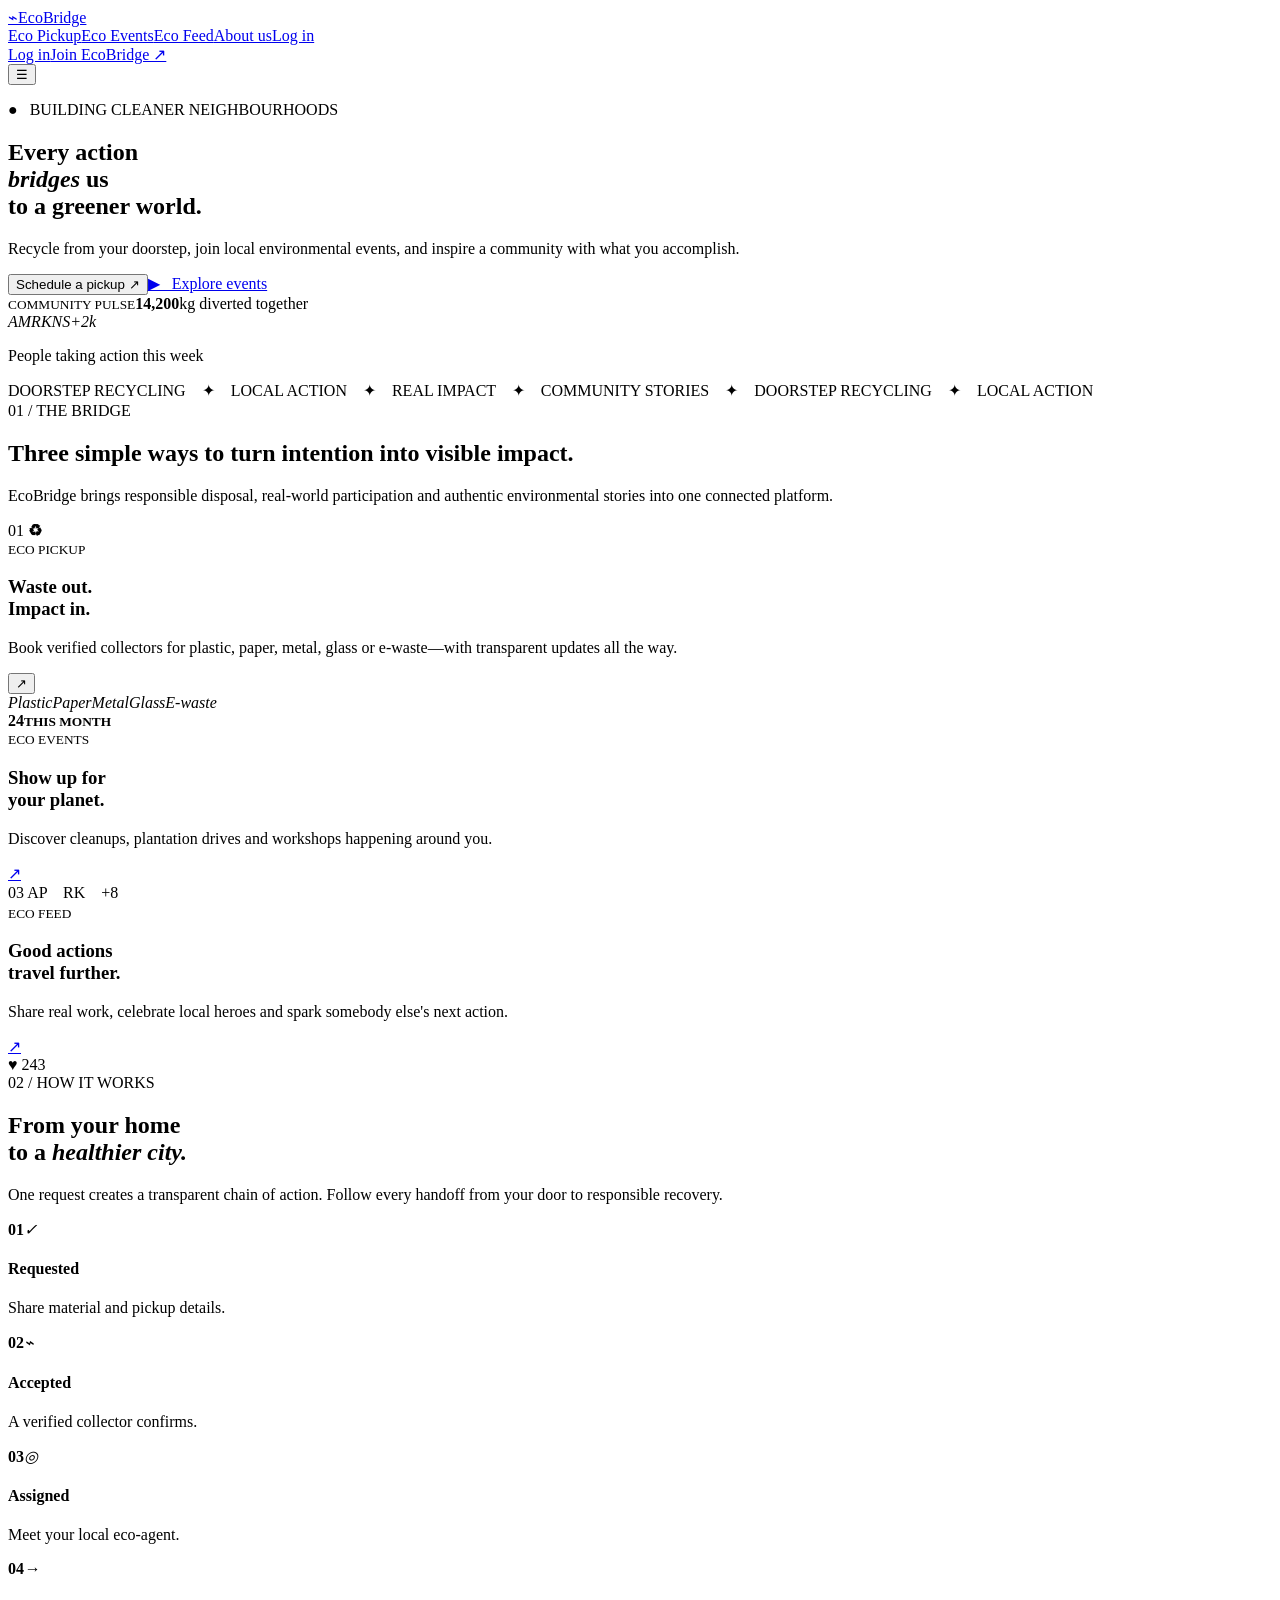
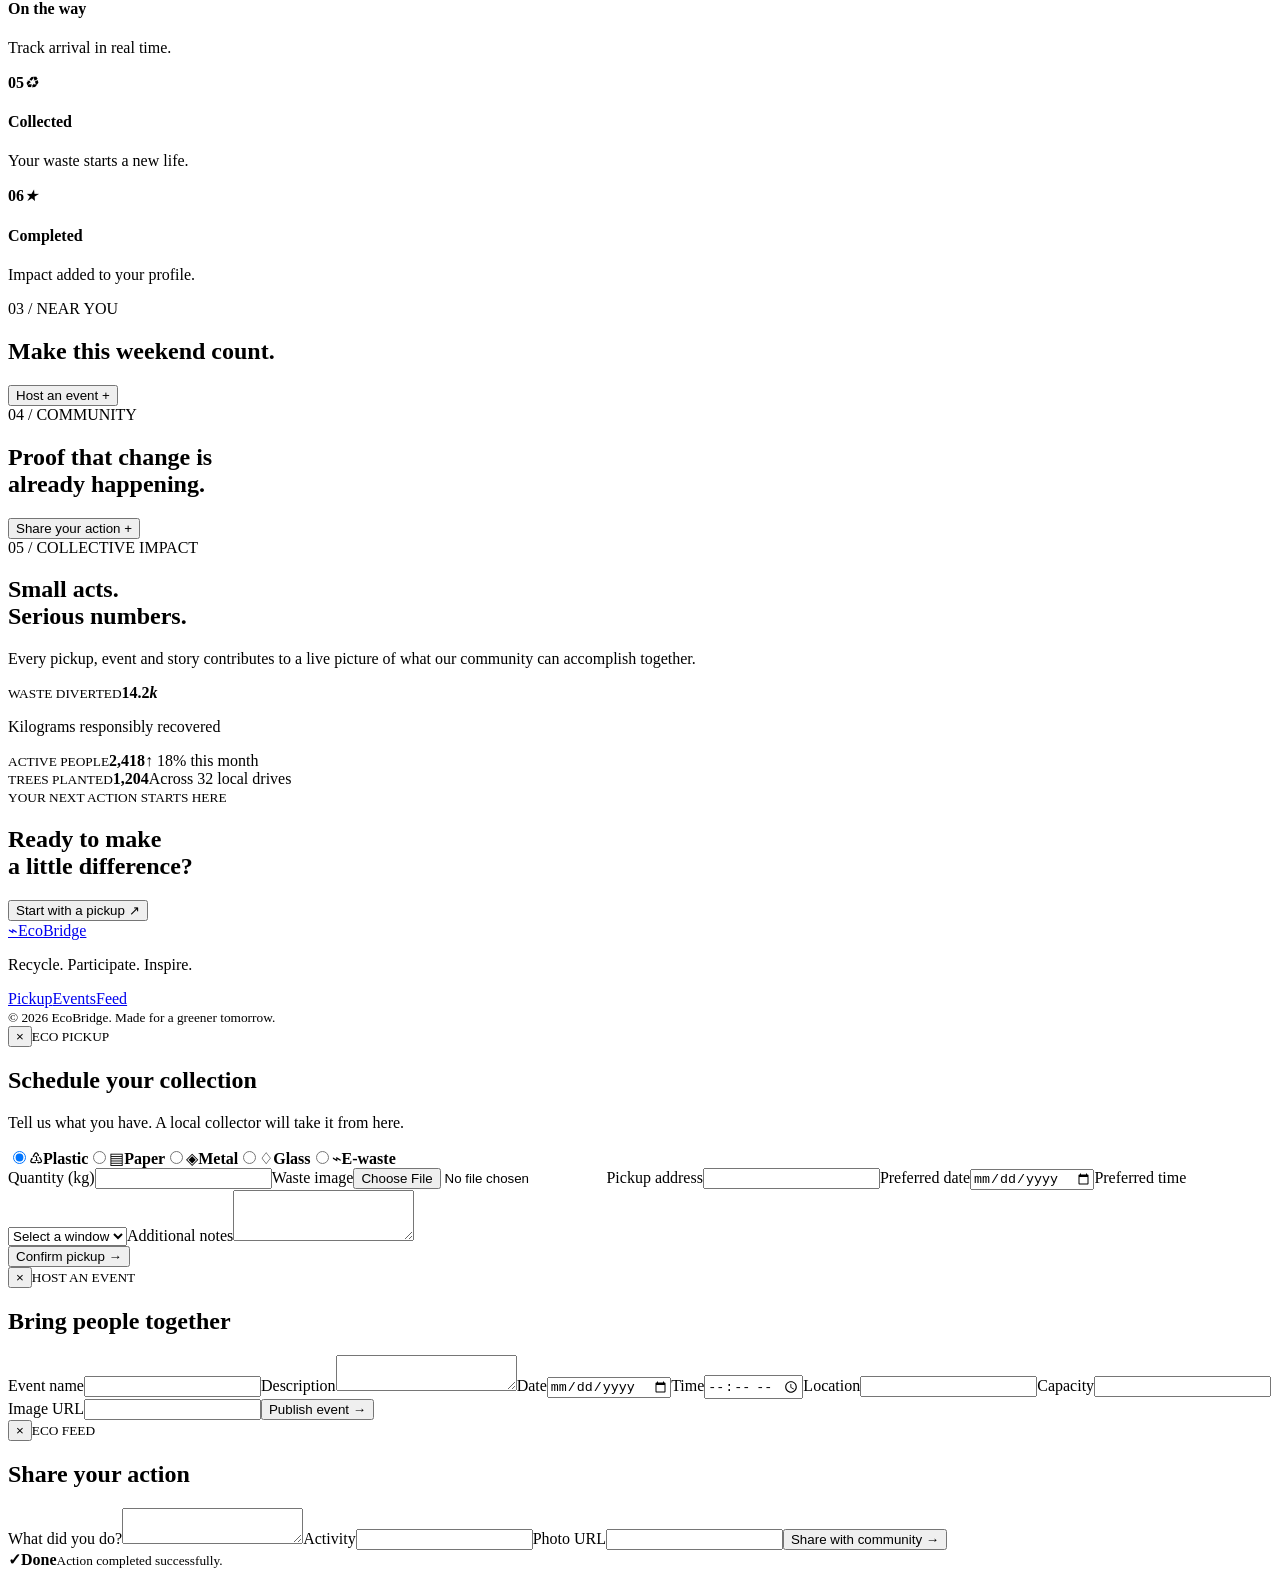
==== src/main/resources/static/index.html @ 847de29f "Initial EcoBridge application" ====
<!doctype html><html lang="en"><head><meta charset="UTF-8"><meta name="viewport" content="width=device-width,initial-scale=1"><title>EcoBridge — Recycle. Participate. Inspire.</title><meta name="description" content="Doorstep recycling, local eco events and a community feed."><link rel="preconnect" href="https://fonts.googleapis.com"><link href="https://fonts.googleapis.com/css2?family=DM+Sans:wght@400;500;600;700&family=Manrope:wght@600;700;800&display=swap" rel="stylesheet"><link rel="stylesheet" href="/styles.css"><link rel="stylesheet" href="/enhancements.css"></head><body>
<header class="nav"><a class="brand" href="/"><span class="logo">⌁</span>EcoBridge</a><nav><a href="/pickup.html">Eco Pickup</a><a href="/events.html">Eco Events</a><a href="/feed.html">Eco Feed</a><a href="/about.html">About us</a><a class="mobile-auth" href="/login.html">Log in</a></nav><div class="auth-actions"><a class="login-link" href="/login.html">Log in</a><a class="btn" href="/signup.html">Join EcoBridge ↗</a></div><button class="menu" aria-label="Menu" aria-expanded="false">☰</button></header>
<main><section class="hero" id="home"><div class="hero-copy"><p class="eyebrow">● &nbsp; BUILDING CLEANER NEIGHBOURHOODS</p><h1>Every action<br><em>bridges</em> us<br>to a greener world.</h1><p class="lead">Recycle from your doorstep, join local environmental events, and inspire a community with what you accomplish.</p><div class="actions"><button class="btn open-pickup">Schedule a pickup ↗</button><a href="#events">▶ &nbsp; Explore events</a></div></div><aside><small>COMMUNITY PULSE</small><strong class="counter">14,200</strong><span>kg diverted together</span><div class="faces"><i>AM</i><i>RK</i><i>NS</i><i>+2k</i></div><p>People taking action this week</p></aside></section>
<div class="ticker">DOORSTEP RECYCLING　✦　LOCAL ACTION　✦　REAL IMPACT　✦　COMMUNITY STORIES　✦　DOORSTEP RECYCLING　✦　LOCAL ACTION</div>
<section class="intro section"><div class="kicker">01 / THE BRIDGE</div><div><h2>Three simple ways to turn intention into <span>visible impact.</span></h2><p>EcoBridge brings responsible disposal, real-world participation and authentic environmental stories into one connected platform.</p></div></section>
<section class="features section"><article class="feature pickup" id="pickup"><div class="top">01 <b>♻</b></div><div><small>ECO PICKUP</small><h3>Waste out.<br>Impact in.</h3><p>Book verified collectors for plastic, paper, metal, glass or e-waste—with transparent updates all the way.</p><button class="circle open-pickup">↗</button></div><div class="pills"><i>Plastic</i><i>Paper</i><i>Metal</i><i>Glass</i><i>E-waste</i></div></article><article class="feature event" id="events"><div class="photo"><b>24<small>THIS MONTH</small></b></div><div class="pad"><small>ECO EVENTS</small><h3>Show up for<br>your planet.</h3><p>Discover cleanups, plantation drives and workshops happening around you.</p><a class="circle" href="#nearby">↗</a></div></article><article class="feature feed" id="feed"><div class="top">03 <span>AP　RK　+8</span></div><div><small>ECO FEED</small><h3>Good actions<br>travel further.</h3><p>Share real work, celebrate local heroes and spark somebody else's next action.</p><a class="circle" href="#community">↗</a></div><div class="heart">♥ 243</div></article></section>
<section class="journey"><div class="journey-head"><div><div class="kicker">02 / HOW IT WORKS</div><h2>From your home<br>to a <em>healthier city.</em></h2></div><p>One request creates a transparent chain of action. Follow every handoff from your door to responsible recovery.</p></div><div class="steps"><article class="active"><b>01</b><i>✓</i><h4>Requested</h4><p>Share material and pickup details.</p></article><article><b>02</b><i>⌁</i><h4>Accepted</h4><p>A verified collector confirms.</p></article><article><b>03</b><i>◎</i><h4>Assigned</h4><p>Meet your local eco-agent.</p></article><article><b>04</b><i>→</i><h4>On the way</h4><p>Track arrival in real time.</p></article><article><b>05</b><i>♻</i><h4>Collected</h4><p>Your waste starts a new life.</p></article><article><b>06</b><i>★</i><h4>Completed</h4><p>Impact added to your profile.</p></article></div></section>
<section class="section" id="nearby"><header class="section-head"><div><div class="kicker">03 / NEAR YOU</div><h2>Make this weekend <span>count.</span></h2></div><button class="outline" data-open="eventModal">Host an event +</button></header><div class="cards" id="eventList"></div></section>
<section class="community" id="community"><div class="section"><header class="section-head"><div><div class="kicker">04 / COMMUNITY</div><h2>Proof that change is<br>already <span>happening.</span></h2></div><button class="outline" data-open="postModal">Share your action +</button></header><div class="cards" id="postList"></div></div></section>
<section class="impact section" id="impact"><div><div class="kicker">05 / COLLECTIVE IMPACT</div><h2>Small acts.<br><span>Serious numbers.</span></h2><p>Every pickup, event and story contributes to a live picture of what our community can accomplish together.</p></div><div class="stats"><article class="big"><small>WASTE DIVERTED</small><strong>14.2<em>k</em></strong><p>Kilograms responsibly recovered</p><div class="bars"><i></i><i></i><i></i><i></i><i></i><i></i></div></article><article><small>ACTIVE PEOPLE</small><strong>2,418</strong><span>↑ 18% this month</span></article><article class="green"><small>TREES PLANTED</small><strong>1,204</strong><span>Across 32 local drives</span></article></div></section>
<section class="cta section"><div><small>YOUR NEXT ACTION STARTS HERE</small><h2>Ready to make<br>a little <span>difference?</span></h2></div><button class="btn dark open-pickup">Start with a pickup ↗</button></section></main>
<footer><a class="brand" href="#home"><span class="logo">⌁</span>EcoBridge</a><p>Recycle. Participate. Inspire.</p><div><a href="#pickup">Pickup</a><a href="#events">Events</a><a href="#feed">Feed</a></div><small>© 2026 EcoBridge. Made for a greener tomorrow.</small></footer>
<div class="modal" id="pickupModal"><div class="dialog"><button class="close">×</button><small>ECO PICKUP</small><h2>Schedule your collection</h2><p>Tell us what you have. A local collector will take it from here.</p><form id="pickupForm"><div class="wastes"><label><input type="radio" name="wasteType" value="Plastic" checked><span>♳<b>Plastic</b></span></label><label><input type="radio" name="wasteType" value="Paper"><span>▤<b>Paper</b></span></label><label><input type="radio" name="wasteType" value="Metal"><span>◈<b>Metal</b></span></label><label><input type="radio" name="wasteType" value="Glass"><span>♢<b>Glass</b></span></label><label><input type="radio" name="wasteType" value="E-Waste"><span>⌁<b>E-waste</b></span></label></div><div class="form-grid"><label>Quantity (kg)<input name="quantity" type="number" min="0.1" step="0.1" required></label><label>Waste image<input name="image" type="file" accept="image/*"></label><label class="full">Pickup address<input name="address" required></label><label>Preferred date<input name="preferredDate" type="date" required></label><label>Preferred time<select name="preferredTime" required><option value="">Select a window</option><option>08:00 - 10:00</option><option>10:00 - 12:00</option><option>14:00 - 16:00</option><option>16:00 - 18:00</option></select></label><label class="full">Additional notes<textarea name="notes" rows="3"></textarea></label></div><button class="btn submit">Confirm pickup →</button></form></div></div>
<div class="modal" id="eventModal"><div class="dialog compact"><button class="close">×</button><small>HOST AN EVENT</small><h2>Bring people together</h2><form id="eventForm" class="form-grid"><label class="full">Event name<input name="name" required></label><label class="full">Description<textarea name="description" required></textarea></label><label>Date<input name="date" type="date" required></label><label>Time<input name="time" type="time" required></label><label>Location<input name="location" required></label><label>Capacity<input name="capacity" type="number" min="1" required></label><label class="full">Image URL<input name="imageUrl" type="url"></label><button class="btn submit full">Publish event →</button></form></div></div>
<div class="modal" id="postModal"><div class="dialog compact"><button class="close">×</button><small>ECO FEED</small><h2>Share your action</h2><form id="postForm" class="form-grid"><label class="full">What did you do?<textarea name="caption" required></textarea></label><label>Activity<input name="activity"></label><label>Photo URL<input name="imageUrl" type="url"></label><button class="btn submit full">Share with community →</button></form></div></div><div class="toast"><b>✓</b><span><strong>Done</strong><small>Action completed successfully.</small></span></div><script src="/app.js"></script></body></html>
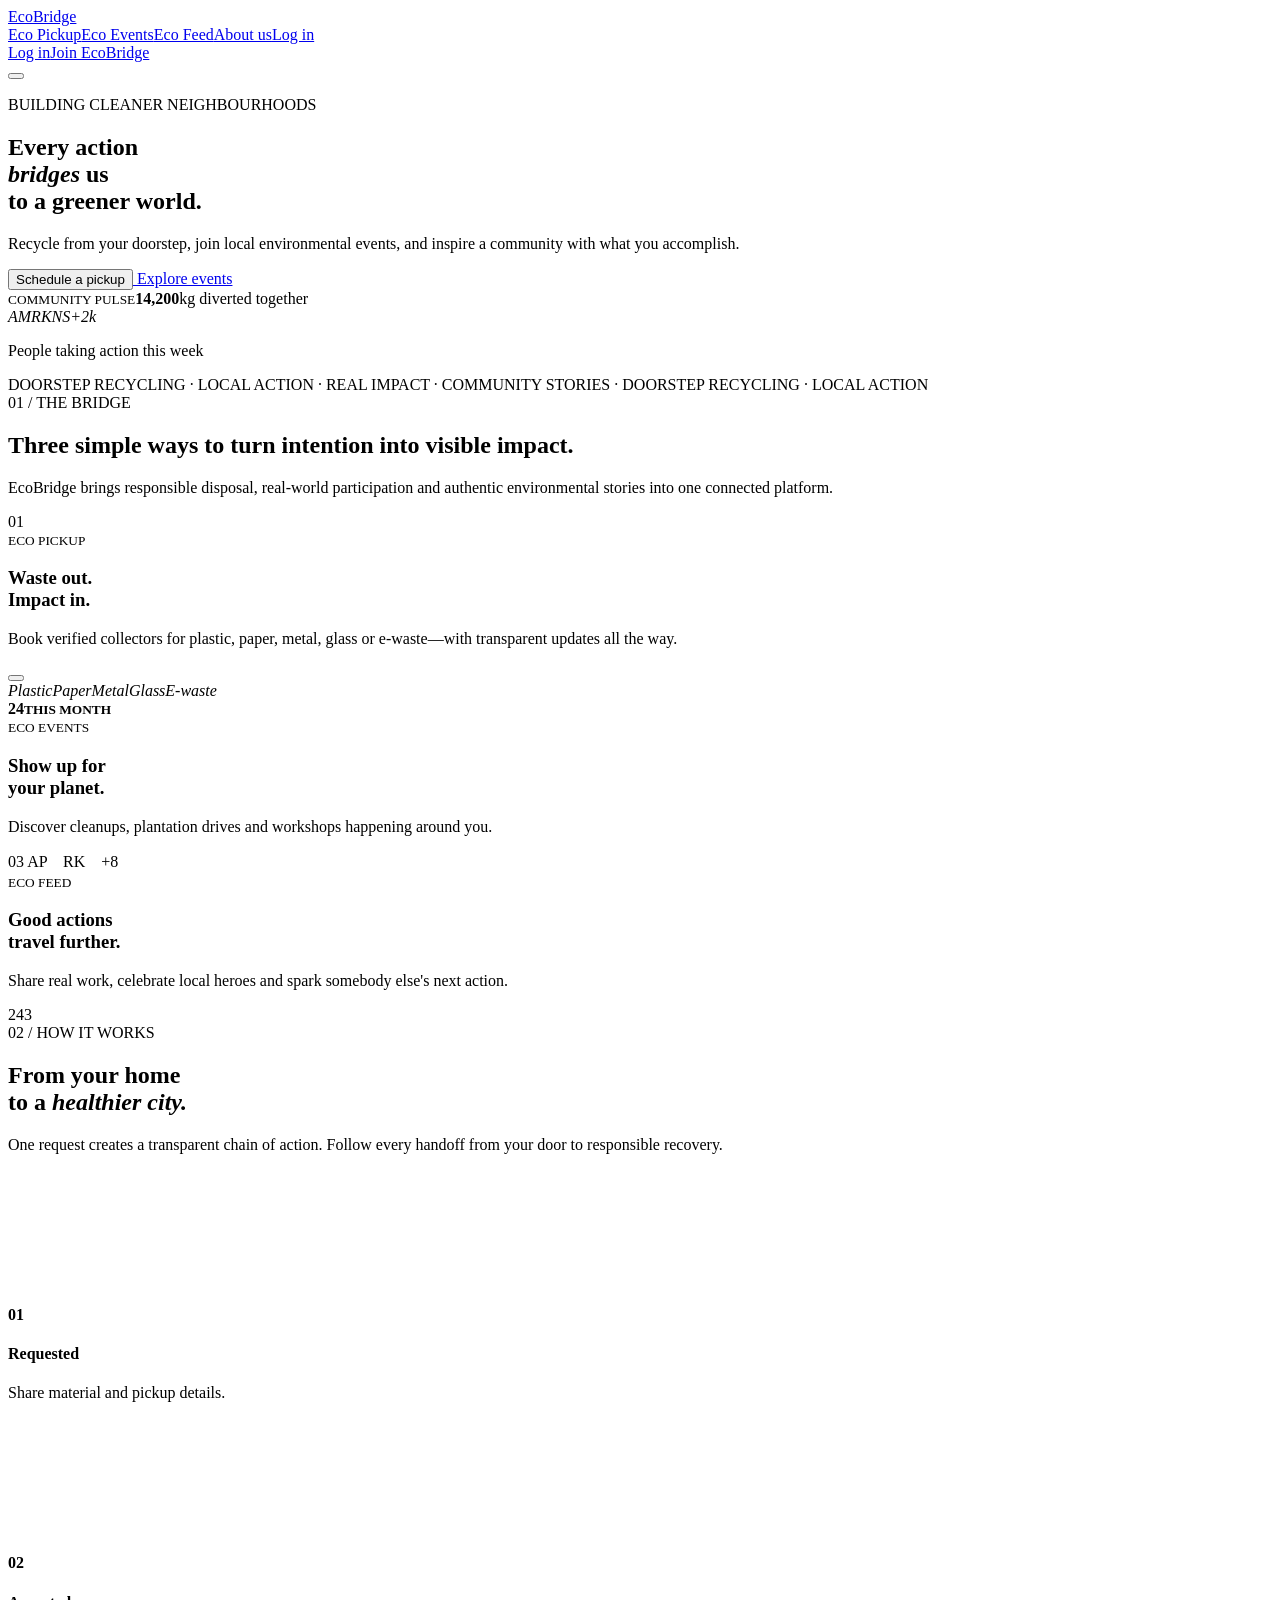
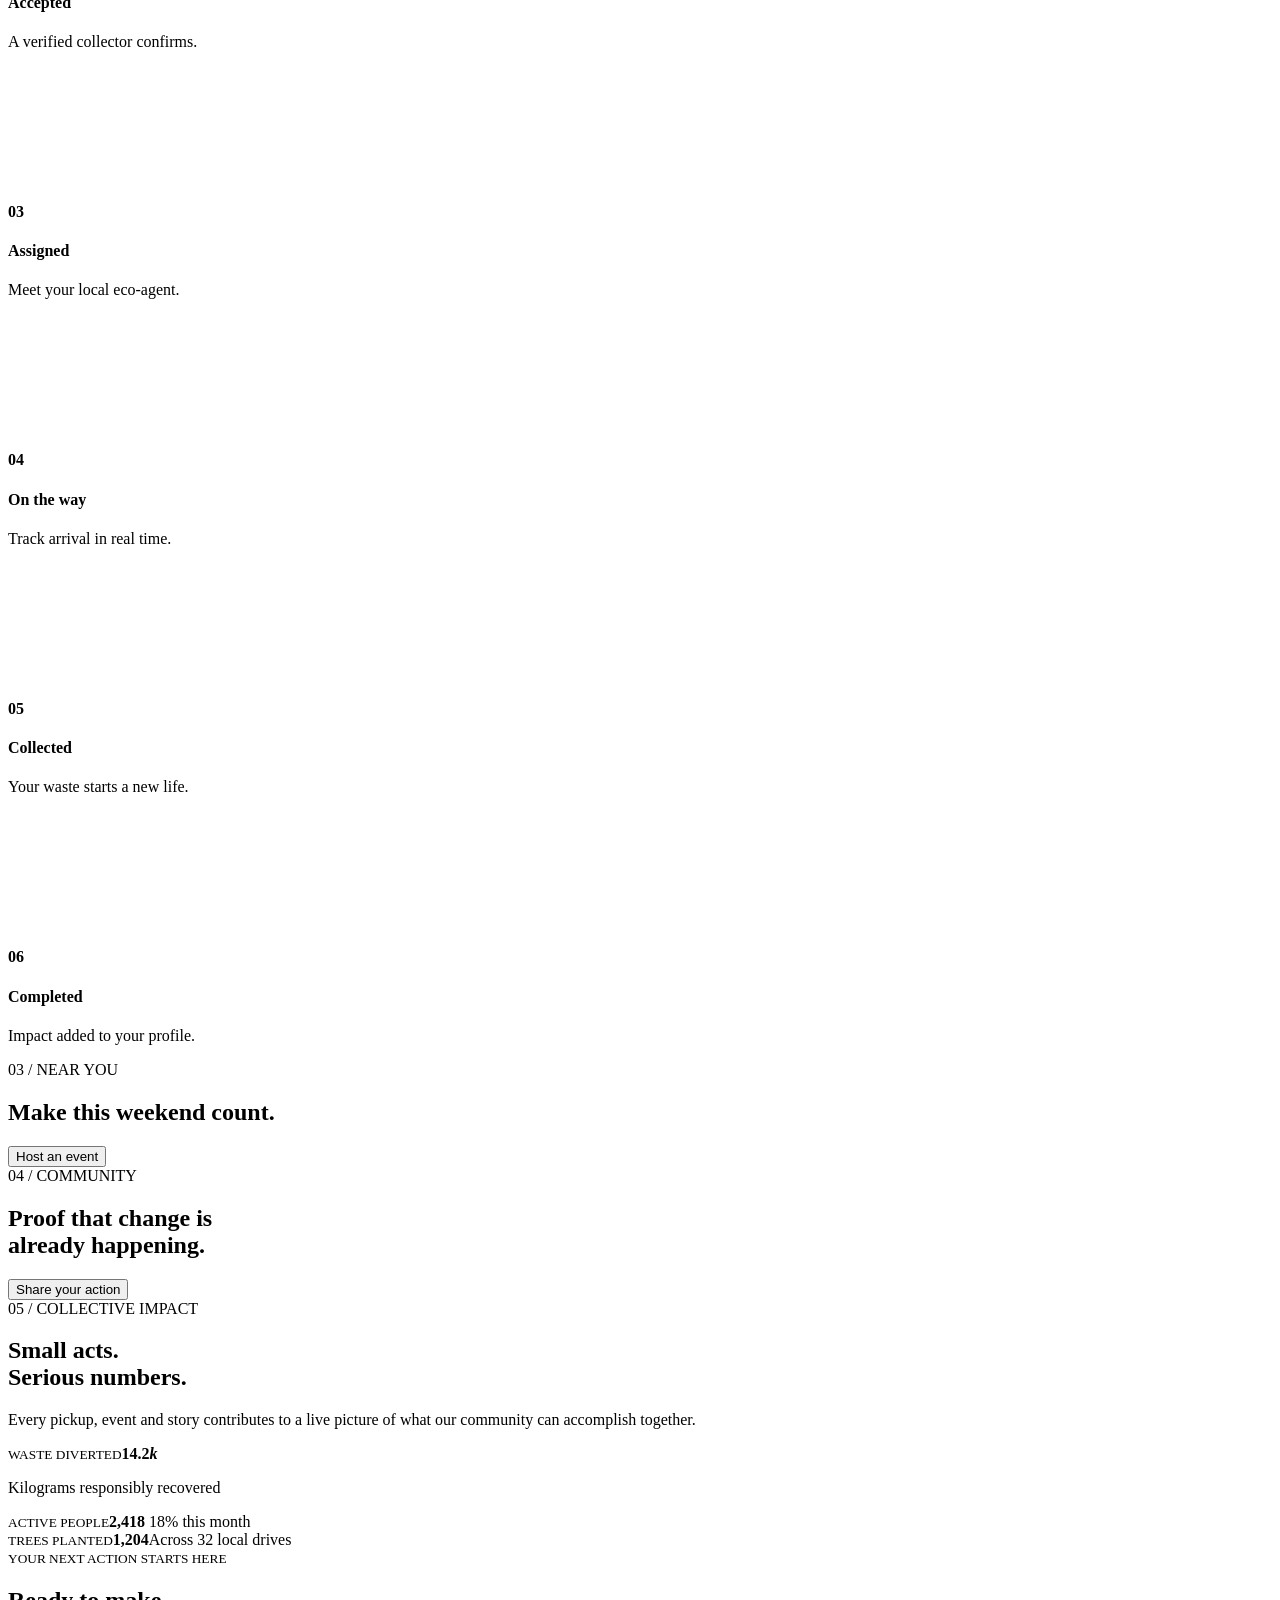
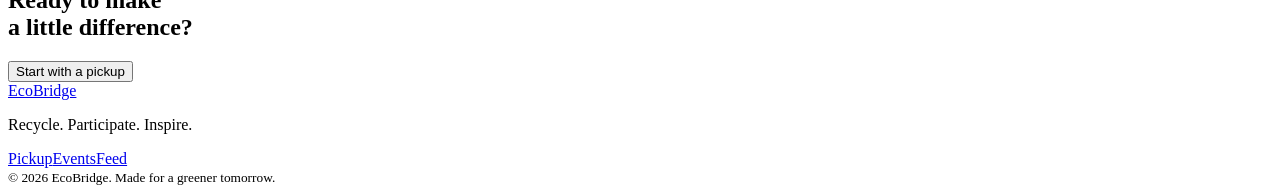
==== commit c2fd2ca2: "Fix production login routing and add Google OAuth" ====
--- a/src/main/resources/static/index.html
+++ b/src/main/resources/static/index.html
@@ -1,15 +1,13 @@
-<!doctype html><html lang="en"><head><meta charset="UTF-8"><meta name="viewport" content="width=device-width,initial-scale=1"><title>EcoBridge — Recycle. Participate. Inspire.</title><meta name="description" content="Doorstep recycling, local eco events and a community feed."><link rel="preconnect" href="https://fonts.googleapis.com"><link href="https://fonts.googleapis.com/css2?family=DM+Sans:wght@400;500;600;700&family=Manrope:wght@600;700;800&display=swap" rel="stylesheet"><link rel="stylesheet" href="/styles.css"><link rel="stylesheet" href="/enhancements.css"></head><body>
-<header class="nav"><a class="brand" href="/"><span class="logo">⌁</span>EcoBridge</a><nav><a href="/pickup.html">Eco Pickup</a><a href="/events.html">Eco Events</a><a href="/feed.html">Eco Feed</a><a href="/about.html">About us</a><a class="mobile-auth" href="/login.html">Log in</a></nav><div class="auth-actions"><a class="login-link" href="/login.html">Log in</a><a class="btn" href="/signup.html">Join EcoBridge ↗</a></div><button class="menu" aria-label="Menu" aria-expanded="false">☰</button></header>
-<main><section class="hero" id="home"><div class="hero-copy"><p class="eyebrow">● &nbsp; BUILDING CLEANER NEIGHBOURHOODS</p><h1>Every action<br><em>bridges</em> us<br>to a greener world.</h1><p class="lead">Recycle from your doorstep, join local environmental events, and inspire a community with what you accomplish.</p><div class="actions"><button class="btn open-pickup">Schedule a pickup ↗</button><a href="#events">▶ &nbsp; Explore events</a></div></div><aside><small>COMMUNITY PULSE</small><strong class="counter">14,200</strong><span>kg diverted together</span><div class="faces"><i>AM</i><i>RK</i><i>NS</i><i>+2k</i></div><p>People taking action this week</p></aside></section>
-<div class="ticker">DOORSTEP RECYCLING　✦　LOCAL ACTION　✦　REAL IMPACT　✦　COMMUNITY STORIES　✦　DOORSTEP RECYCLING　✦　LOCAL ACTION</div>
+﻿<!doctype html><html lang="en"><head><meta charset="UTF-8"><meta name="viewport" content="width=device-width,initial-scale=1"><title>EcoBridge — Recycle. Participate. Inspire.</title><meta name="description" content="Doorstep recycling, local eco events and a community feed."><link rel="preconnect" href="https://fonts.googleapis.com"><link href="https://fonts.googleapis.com/css2?family=DM+Sans:wght@400;500;600;700&family=Manrope:wght@600;700;800&display=swap" rel="stylesheet"><link rel="stylesheet" href="/styles.css"><link rel="stylesheet" href="/enhancements.css"></head><body>
+<header class="nav"><a class="brand" href="/"><span class="logo"><i data-lucide="leaf"></i></span>EcoBridge</a><nav><a href="/pickup.html">Eco Pickup</a><a href="/events.html">Eco Events</a><a href="/feed.html">Eco Feed</a><a href="/about.html">About us</a><a class="mobile-auth" href="/login.html">Log in</a></nav><div class="auth-actions"><a class="login-link" href="/login.html">Log in</a><a class="btn" href="/signup.html">Join EcoBridge <i data-lucide="arrow-up-right"></i></a></div><button class="menu" aria-label="Menu" aria-expanded="false"><i data-lucide="menu"></i></button></header>
+<main><section class="hero" id="home"><div class="hero-copy"><p class="eyebrow">BUILDING CLEANER NEIGHBOURHOODS</p><h1>Every action<br><em>bridges</em> us<br>to a greener world.</h1><p class="lead">Recycle from your doorstep, join local environmental events, and inspire a community with what you accomplish.</p><div class="actions"><button class="btn open-pickup">Schedule a pickup <i data-lucide="arrow-up-right"></i></button><a href="#events"><i data-lucide="calendar-days"></i> Explore events</a></div></div><aside><small>COMMUNITY PULSE</small><strong class="counter">14,200</strong><span>kg diverted together</span><div class="faces"><i>AM</i><i>RK</i><i>NS</i><i>+2k</i></div><p>People taking action this week</p></aside></section>
+<div class="ticker">DOORSTEP RECYCLING · LOCAL ACTION · REAL IMPACT · COMMUNITY STORIES · DOORSTEP RECYCLING · LOCAL ACTION</div>
 <section class="intro section"><div class="kicker">01 / THE BRIDGE</div><div><h2>Three simple ways to turn intention into <span>visible impact.</span></h2><p>EcoBridge brings responsible disposal, real-world participation and authentic environmental stories into one connected platform.</p></div></section>
-<section class="features section"><article class="feature pickup" id="pickup"><div class="top">01 <b>♻</b></div><div><small>ECO PICKUP</small><h3>Waste out.<br>Impact in.</h3><p>Book verified collectors for plastic, paper, metal, glass or e-waste—with transparent updates all the way.</p><button class="circle open-pickup">↗</button></div><div class="pills"><i>Plastic</i><i>Paper</i><i>Metal</i><i>Glass</i><i>E-waste</i></div></article><article class="feature event" id="events"><div class="photo"><b>24<small>THIS MONTH</small></b></div><div class="pad"><small>ECO EVENTS</small><h3>Show up for<br>your planet.</h3><p>Discover cleanups, plantation drives and workshops happening around you.</p><a class="circle" href="#nearby">↗</a></div></article><article class="feature feed" id="feed"><div class="top">03 <span>AP　RK　+8</span></div><div><small>ECO FEED</small><h3>Good actions<br>travel further.</h3><p>Share real work, celebrate local heroes and spark somebody else's next action.</p><a class="circle" href="#community">↗</a></div><div class="heart">♥ 243</div></article></section>
-<section class="journey"><div class="journey-head"><div><div class="kicker">02 / HOW IT WORKS</div><h2>From your home<br>to a <em>healthier city.</em></h2></div><p>One request creates a transparent chain of action. Follow every handoff from your door to responsible recovery.</p></div><div class="steps"><article class="active"><b>01</b><i>✓</i><h4>Requested</h4><p>Share material and pickup details.</p></article><article><b>02</b><i>⌁</i><h4>Accepted</h4><p>A verified collector confirms.</p></article><article><b>03</b><i>◎</i><h4>Assigned</h4><p>Meet your local eco-agent.</p></article><article><b>04</b><i>→</i><h4>On the way</h4><p>Track arrival in real time.</p></article><article><b>05</b><i>♻</i><h4>Collected</h4><p>Your waste starts a new life.</p></article><article><b>06</b><i>★</i><h4>Completed</h4><p>Impact added to your profile.</p></article></div></section>
-<section class="section" id="nearby"><header class="section-head"><div><div class="kicker">03 / NEAR YOU</div><h2>Make this weekend <span>count.</span></h2></div><button class="outline" data-open="eventModal">Host an event +</button></header><div class="cards" id="eventList"></div></section>
-<section class="community" id="community"><div class="section"><header class="section-head"><div><div class="kicker">04 / COMMUNITY</div><h2>Proof that change is<br>already <span>happening.</span></h2></div><button class="outline" data-open="postModal">Share your action +</button></header><div class="cards" id="postList"></div></div></section>
-<section class="impact section" id="impact"><div><div class="kicker">05 / COLLECTIVE IMPACT</div><h2>Small acts.<br><span>Serious numbers.</span></h2><p>Every pickup, event and story contributes to a live picture of what our community can accomplish together.</p></div><div class="stats"><article class="big"><small>WASTE DIVERTED</small><strong>14.2<em>k</em></strong><p>Kilograms responsibly recovered</p><div class="bars"><i></i><i></i><i></i><i></i><i></i><i></i></div></article><article><small>ACTIVE PEOPLE</small><strong>2,418</strong><span>↑ 18% this month</span></article><article class="green"><small>TREES PLANTED</small><strong>1,204</strong><span>Across 32 local drives</span></article></div></section>
-<section class="cta section"><div><small>YOUR NEXT ACTION STARTS HERE</small><h2>Ready to make<br>a little <span>difference?</span></h2></div><button class="btn dark open-pickup">Start with a pickup ↗</button></section></main>
-<footer><a class="brand" href="#home"><span class="logo">⌁</span>EcoBridge</a><p>Recycle. Participate. Inspire.</p><div><a href="#pickup">Pickup</a><a href="#events">Events</a><a href="#feed">Feed</a></div><small>© 2026 EcoBridge. Made for a greener tomorrow.</small></footer>
-<div class="modal" id="pickupModal"><div class="dialog"><button class="close">×</button><small>ECO PICKUP</small><h2>Schedule your collection</h2><p>Tell us what you have. A local collector will take it from here.</p><form id="pickupForm"><div class="wastes"><label><input type="radio" name="wasteType" value="Plastic" checked><span>♳<b>Plastic</b></span></label><label><input type="radio" name="wasteType" value="Paper"><span>▤<b>Paper</b></span></label><label><input type="radio" name="wasteType" value="Metal"><span>◈<b>Metal</b></span></label><label><input type="radio" name="wasteType" value="Glass"><span>♢<b>Glass</b></span></label><label><input type="radio" name="wasteType" value="E-Waste"><span>⌁<b>E-waste</b></span></label></div><div class="form-grid"><label>Quantity (kg)<input name="quantity" type="number" min="0.1" step="0.1" required></label><label>Waste image<input name="image" type="file" accept="image/*"></label><label class="full">Pickup address<input name="address" required></label><label>Preferred date<input name="preferredDate" type="date" required></label><label>Preferred time<select name="preferredTime" required><option value="">Select a window</option><option>08:00 - 10:00</option><option>10:00 - 12:00</option><option>14:00 - 16:00</option><option>16:00 - 18:00</option></select></label><label class="full">Additional notes<textarea name="notes" rows="3"></textarea></label></div><button class="btn submit">Confirm pickup →</button></form></div></div>
-<div class="modal" id="eventModal"><div class="dialog compact"><button class="close">×</button><small>HOST AN EVENT</small><h2>Bring people together</h2><form id="eventForm" class="form-grid"><label class="full">Event name<input name="name" required></label><label class="full">Description<textarea name="description" required></textarea></label><label>Date<input name="date" type="date" required></label><label>Time<input name="time" type="time" required></label><label>Location<input name="location" required></label><label>Capacity<input name="capacity" type="number" min="1" required></label><label class="full">Image URL<input name="imageUrl" type="url"></label><button class="btn submit full">Publish event →</button></form></div></div>
-<div class="modal" id="postModal"><div class="dialog compact"><button class="close">×</button><small>ECO FEED</small><h2>Share your action</h2><form id="postForm" class="form-grid"><label class="full">What did you do?<textarea name="caption" required></textarea></label><label>Activity<input name="activity"></label><label>Photo URL<input name="imageUrl" type="url"></label><button class="btn submit full">Share with community →</button></form></div></div><div class="toast"><b>✓</b><span><strong>Done</strong><small>Action completed successfully.</small></span></div><script src="/app.js"></script></body></html>
+<section class="features section"><article class="feature pickup" id="pickup"><div class="top">01 <b><i data-lucide="recycle"></i></b></div><div><small>ECO PICKUP</small><h3>Waste out.<br>Impact in.</h3><p>Book verified collectors for plastic, paper, metal, glass or e-waste—with transparent updates all the way.</p><button class="circle open-pickup" aria-label="Schedule pickup"><i data-lucide="arrow-up-right"></i></button></div><div class="pills"><i>Plastic</i><i>Paper</i><i>Metal</i><i>Glass</i><i>E-waste</i></div></article><article class="feature event" id="events"><div class="photo"><b>24<small>THIS MONTH</small></b></div><div class="pad"><small>ECO EVENTS</small><h3>Show up for<br>your planet.</h3><p>Discover cleanups, plantation drives and workshops happening around you.</p><a class="circle" href="#nearby" aria-label="Explore nearby events"><i data-lucide="arrow-up-right"></i></a></div></article><article class="feature feed" id="feed"><div class="top">03 <span>AP　RK　+8</span></div><div><small>ECO FEED</small><h3>Good actions<br>travel further.</h3><p>Share real work, celebrate local heroes and spark somebody else's next action.</p><a class="circle" href="#community" aria-label="Explore community"><i data-lucide="arrow-up-right"></i></a></div><div class="heart"><i data-lucide="heart"></i> 243</div></article></section>
+<section class="journey"><div class="journey-head"><div><div class="kicker">02 / HOW IT WORKS</div><h2>From your home<br>to a <em>healthier city.</em></h2></div><p>One request creates a transparent chain of action. Follow every handoff from your door to responsible recovery.</p></div><div class="steps"><article class="active"><b>01</b><i><svg data-lucide="check"></svg></i><h4>Requested</h4><p>Share material and pickup details.</p></article><article><b>02</b><i><svg data-lucide="handshake"></svg></i><h4>Accepted</h4><p>A verified collector confirms.</p></article><article><b>03</b><i><svg data-lucide="user-check"></svg></i><h4>Assigned</h4><p>Meet your local eco-agent.</p></article><article><b>04</b><i><svg data-lucide="truck"></svg></i><h4>On the way</h4><p>Track arrival in real time.</p></article><article><b>05</b><i><svg data-lucide="recycle"></svg></i><h4>Collected</h4><p>Your waste starts a new life.</p></article><article><b>06</b><i><svg data-lucide="award"></svg></i><h4>Completed</h4><p>Impact added to your profile.</p></article></div></section>
+<section class="section" id="nearby"><header class="section-head"><div><div class="kicker">03 / NEAR YOU</div><h2>Make this weekend <span>count.</span></h2></div><button class="outline" data-open="eventModal">Host an event <i data-lucide="plus"></i></button></header><div class="cards" id="eventList"></div></section>
+<section class="community" id="community"><div class="section"><header class="section-head"><div><div class="kicker">04 / COMMUNITY</div><h2>Proof that change is<br>already <span>happening.</span></h2></div><button class="outline" data-open="postModal">Share your action <i data-lucide="plus"></i></button></header><div class="cards" id="postList"></div></div></section>
+<section class="impact section" id="impact"><div><div class="kicker">05 / COLLECTIVE IMPACT</div><h2>Small acts.<br><span>Serious numbers.</span></h2><p>Every pickup, event and story contributes to a live picture of what our community can accomplish together.</p></div><div class="stats"><article class="big"><small>WASTE DIVERTED</small><strong>14.2<em>k</em></strong><p>Kilograms responsibly recovered</p><div class="bars"><i></i><i></i><i></i><i></i><i></i><i></i></div></article><article><small>ACTIVE PEOPLE</small><strong>2,418</strong><span><i data-lucide="trending-up"></i> 18% this month</span></article><article class="green"><small>TREES PLANTED</small><strong>1,204</strong><span>Across 32 local drives</span></article></div></section>
+<section class="cta section"><div><small>YOUR NEXT ACTION STARTS HERE</small><h2>Ready to make<br>a little <span>difference?</span></h2></div><button class="btn dark open-pickup">Start with a pickup <i data-lucide="arrow-up-right"></i></button></section></main>
+<footer><a class="brand" href="#home"><span class="logo"><i data-lucide="leaf"></i></span>EcoBridge</a><p>Recycle. Participate. Inspire.</p><div><a href="#pickup">Pickup</a><a href="#events">Events</a><a href="#feed">Feed</a></div><small>© 2026 EcoBridge. Made for a greener tomorrow.</small></footer>
+<script src="/vendor/lucide.min.js"></script><script src="/app.js"></script></body></html>
